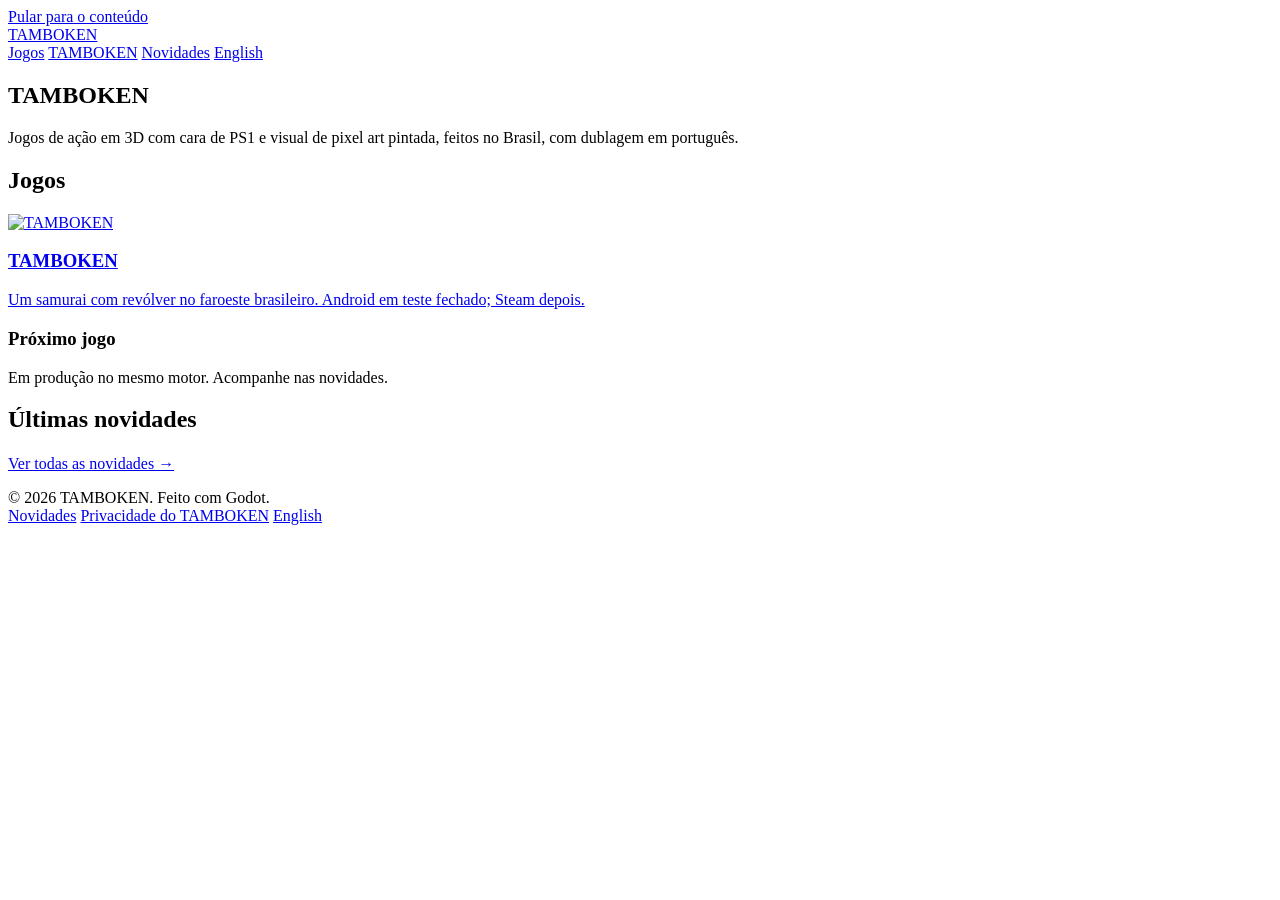
==== index.html @ 1a1d47ff "Add files via upload" ====
<!doctype html>
<html lang="pt-BR">
<head>
<meta charset="utf-8">
<meta name="viewport" content="width=device-width, initial-scale=1">
<title>Jogos — TAMBOKEN</title>
<meta name="description" content="Jogos de ação em 3D com visual de pixel art pintada, feitos no Brasil. Conheça o TAMBOKEN: um samurai com revólver no faroeste brasileiro.">
<meta property="og:title" content="TAMBOKEN e outros jogos">
<meta property="og:description" content="Jogos de ação em 3D com visual de pixel art pintada, feitos no Brasil.">
<meta property="og:image" content="tamboken/imagens/compartilhar.jpg">
<meta name="theme-color" content="#1a0f0a">
<link rel="alternate" hreflang="en" href="en/">
<link rel="icon" href="tamboken/imagens/cartao.jpg">
<link rel="stylesheet" href="assets/estilo.css">
</head>
<body>
<a class="pular" href="#conteudo">Pular para o conteúdo</a>

<header class="topo">
  <div class="envolve">
    <a class="marca" href="./" data-estudio>TAMBOKEN</a>
    <nav class="menu" aria-label="Menu">
      <a href="./" aria-current="page">Jogos</a>
      <a href="tamboken/">TAMBOKEN</a>
      <a href="novidades/">Novidades</a>
      <a class="idioma" href="en/" lang="en" hreflang="en">English</a>
    </nav>
  </div>
</header>

<main id="conteudo">
  <section class="estudio-capa">
    <div class="envolve">
      <h1 data-estudio>TAMBOKEN</h1>
      <p class="intro">Jogos de ação em 3D com cara de PS1 e visual de pixel art pintada, feitos no Brasil, com dublagem em português.</p>
    </div>
  </section>

  <section class="secao">
    <div class="envolve">
      <h2>Jogos</h2>
      <div class="jogos">
        <!-- ===== Um cartão por jogo. Para um jogo novo, copie este bloco <a>...</a> ===== -->
        <a class="jogo-cartao" href="tamboken/">
          <img src="tamboken/imagens/cartao.jpg" alt="TAMBOKEN" width="920" height="430">
          <div class="corpo">
            <h3>TAMBOKEN</h3>
            <p>Um samurai com revólver no faroeste brasileiro. Android em teste fechado; Steam depois.</p>
          </div>
        </a>
        <!-- ===== fim do cartão ===== -->

        <div class="jogo-cartao vazio">
          <div>
            <h3>Próximo jogo</h3>
            <p>Em produção no mesmo motor. Acompanhe nas novidades.</p>
          </div>
        </div>
      </div>
    </div>
  </section>

  <section class="secao escura">
    <div class="envolve">
      <h2>Últimas novidades</h2>
      <div class="posts resumo-posts" data-posts="novidades/posts.txt" data-limite="3"></div>
      <p style="margin-top:22px"><a href="novidades/">Ver todas as novidades →</a></p>
    </div>
  </section>
</main>

<footer class="rodape">
  <div class="envolve">
    <div>© <span data-ano>2026</span> <span data-estudio>TAMBOKEN</span>. Feito com Godot.</div>
    <nav aria-label="Rodapé">
      <a href="novidades/">Novidades</a>
      <a href="tamboken/privacidade.html">Privacidade do TAMBOKEN</a>
      <a href="en/" lang="en">English</a>
    </nav>
  </div>
</footer>

<script src="config.js"></script>
<script src="assets/site.js"></script>
</body>
</html>
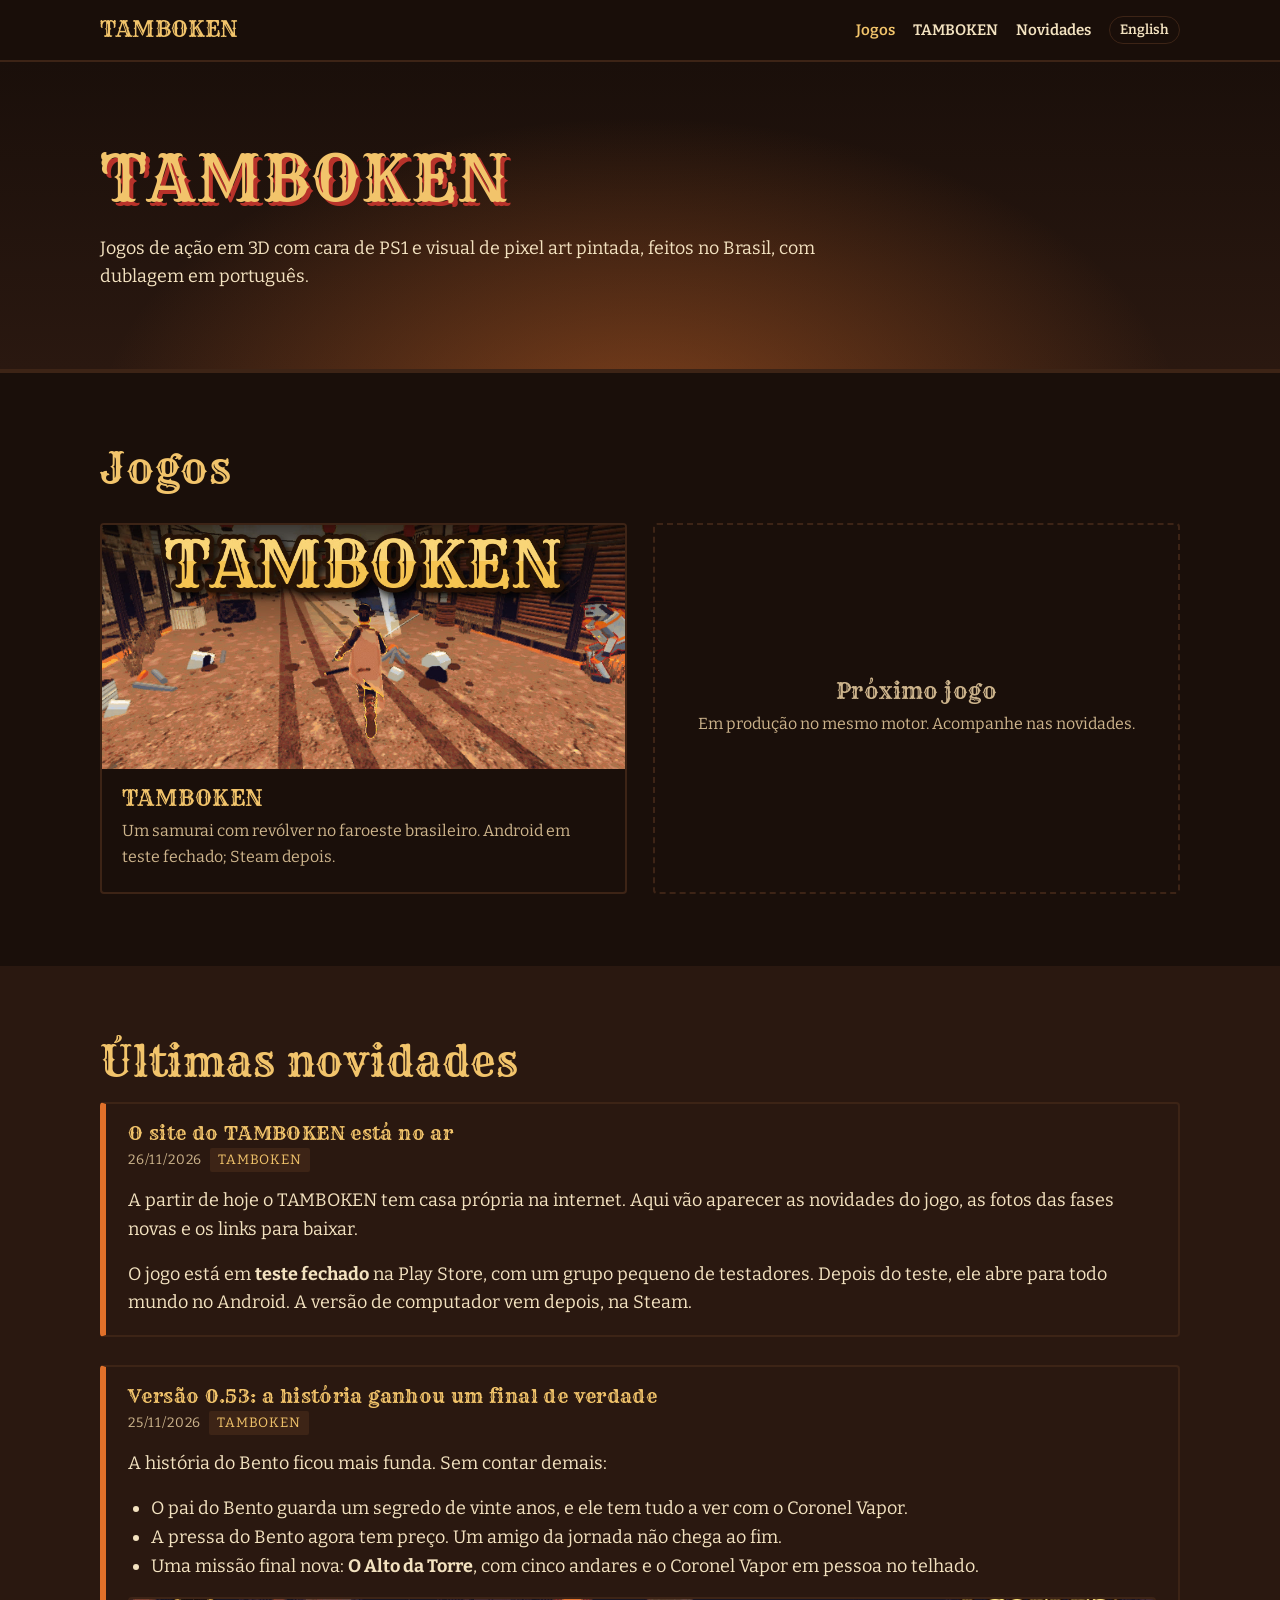
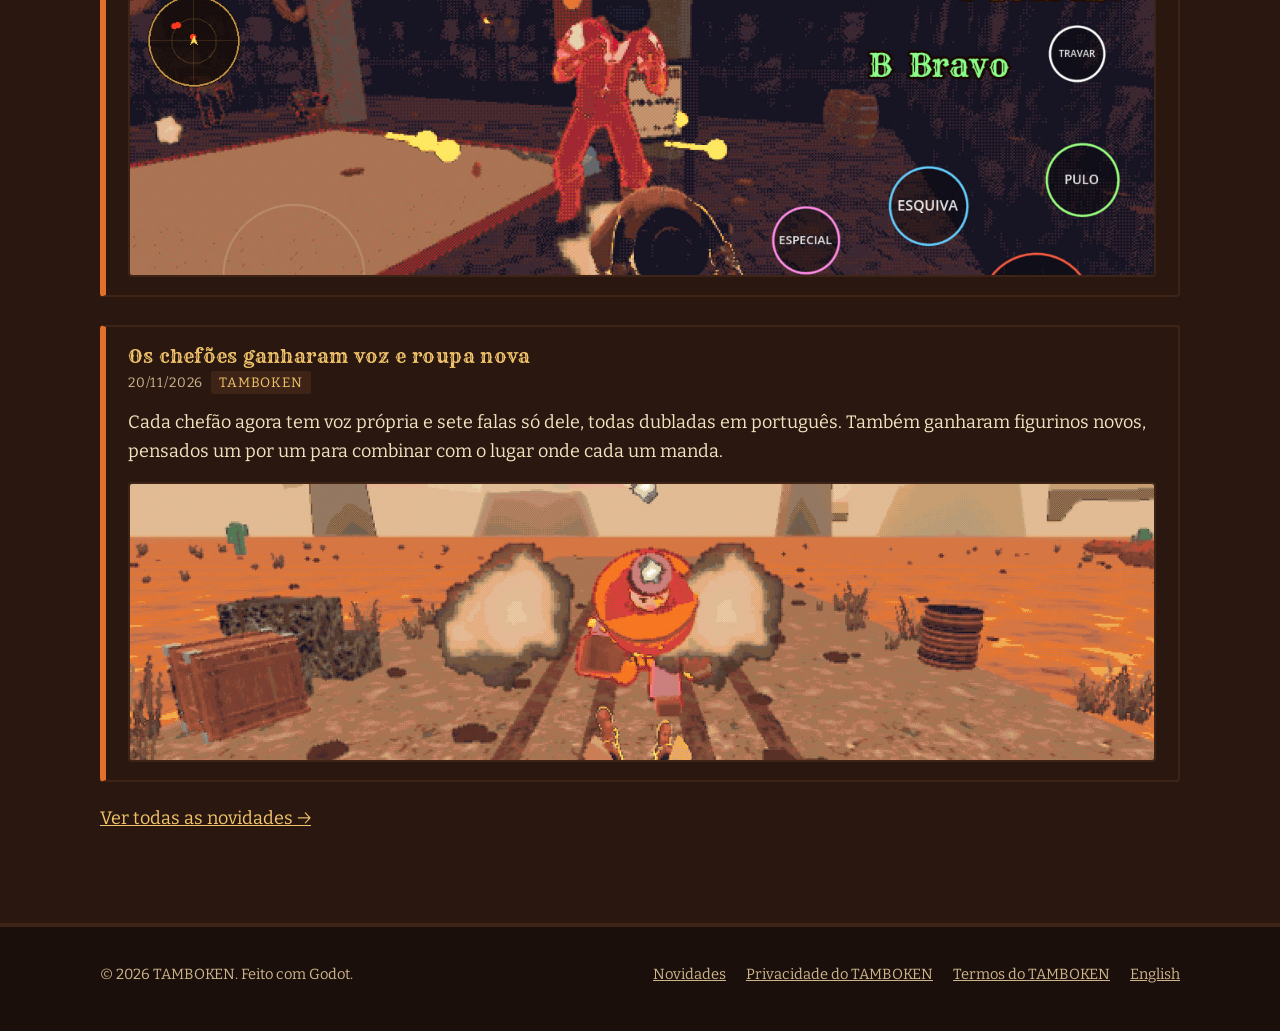
==== commit 014e6405: "Adiciona página de Termos de Uso (PT/EN) e links no rodapé Co-Authored-By: Claude Opus 5.5 <noreply@" ====
--- a/index.html
+++ b/index.html
@@ -75,6 +75,7 @@
     <nav aria-label="Rodapé">
       <a href="novidades/">Novidades</a>
       <a href="tamboken/privacidade.html">Privacidade do TAMBOKEN</a>
+      <a href="tamboken/termos.html">Termos do TAMBOKEN</a>
       <a href="en/" lang="en">English</a>
     </nav>
   </div>
--- a/assets/estilo.css
+++ b/assets/estilo.css
@@ -0,0 +1,192 @@
+/* ============ Fontes (SIL OFL — uso comercial permitido) ============ */
+@font-face { font-family: "Rye"; src: url("fontes/Rye-Regular.ttf") format("truetype"); font-display: swap; }
+@font-face { font-family: "Bitter"; src: url("fontes/Bitter.ttf") format("truetype"); font-weight: 100 900; font-display: swap; }
+
+:root {
+  --tinta: #1a0f0a;
+  --tinta-2: #2a1810;
+  --madeira: #3d2416;
+  --papel: #f3e2c0;
+  --papel-2: #e8d1a4;
+  --ouro: #f2c46b;
+  --ouro-2: #d9a441;
+  --sol: #e0702a;
+  --lanterna: #b8322a;
+  --texto: #f3e2c0;
+  --texto-suave: #cdb48c;
+  --largura: 1120px;
+  --raio: 4px;
+}
+
+* { box-sizing: border-box; }
+html { scroll-behavior: smooth; }
+body {
+  margin: 0;
+  background: var(--tinta);
+  color: var(--texto);
+  font-family: "Bitter", Georgia, serif;
+  font-size: 18px;
+  line-height: 1.6;
+}
+img, video { max-width: 100%; height: auto; display: block; }
+a { color: var(--ouro); }
+a:hover { color: #fff; }
+h1, h2, h3 { font-family: "Rye", Georgia, serif; font-weight: normal; line-height: 1.15; letter-spacing: .02em; }
+h2 { font-size: clamp(1.8rem, 4vw, 2.6rem); color: var(--ouro); margin: 0 0 .4em; }
+h3 { font-size: 1.35rem; color: var(--ouro); margin: 0 0 .3em; }
+.envolve { max-width: var(--largura); margin: 0 auto; padding: 0 20px; }
+.pular { position: absolute; left: -999px; }
+.pular:focus { left: 10px; top: 10px; background: var(--ouro); color: var(--tinta); padding: 8px 12px; z-index: 99; }
+
+/* ============ Topo ============ */
+.topo {
+  position: sticky; top: 0; z-index: 20;
+  background: rgba(26, 15, 10, .94);
+  border-bottom: 2px solid var(--madeira);
+  backdrop-filter: blur(4px);
+}
+.topo .envolve { display: flex; align-items: center; gap: 18px; min-height: 60px; flex-wrap: wrap; }
+.marca { font-family: "Rye", serif; font-size: 1.35rem; color: var(--ouro); text-decoration: none; margin-right: auto; }
+.menu { display: flex; gap: 6px 18px; flex-wrap: wrap; align-items: center; }
+.menu a { color: var(--texto); text-decoration: none; font-weight: 600; font-size: .95rem; }
+.menu a:hover, .menu a[aria-current="page"] { color: var(--ouro); }
+.menu .idioma { border: 1px solid var(--madeira); padding: 2px 10px; border-radius: 20px; font-size: .85rem; }
+
+/* ============ Botões ============ */
+.botoes { display: flex; flex-wrap: wrap; gap: 12px; margin: 22px 0 0; }
+.botao {
+  display: inline-flex; align-items: center; gap: 10px;
+  font-family: "Bitter", serif; font-weight: 800; font-size: 1.05rem;
+  text-decoration: none; text-transform: uppercase; letter-spacing: .04em;
+  padding: 14px 22px; border-radius: var(--raio);
+  background: var(--ouro); color: var(--tinta);
+  border: 2px solid var(--ouro);
+  box-shadow: 4px 4px 0 var(--lanterna);
+  transition: transform .1s, box-shadow .1s;
+}
+.botao:hover { color: var(--tinta); transform: translate(-2px, -2px); box-shadow: 6px 6px 0 var(--lanterna); }
+.botao.secundario { background: transparent; color: var(--ouro); box-shadow: 4px 4px 0 var(--madeira); }
+.botao.secundario:hover { color: #fff; }
+.botao.em-breve { background: var(--tinta-2); color: var(--texto-suave); border-color: var(--madeira); box-shadow: none; cursor: default; pointer-events: none; }
+.botao svg { width: 22px; height: 22px; flex: none; }
+.botao small { display: block; font-size: .7rem; font-weight: 600; opacity: .8; letter-spacing: .02em; }
+[hidden] { display: none !important; }
+
+/* ============ Capa do jogo ============ */
+.capa { position: relative; overflow: hidden; border-bottom: 4px solid var(--madeira); }
+.capa-img { width: 100%; aspect-ratio: 1232 / 706; max-height: 78vh; object-fit: cover; object-position: center top; }
+.capa::after {
+  content: ""; position: absolute; inset: 0;
+  background: linear-gradient(to bottom, transparent 45%, rgba(26, 15, 10, .75) 75%, var(--tinta) 100%);
+  pointer-events: none;
+}
+.capa-texto { position: absolute; left: 0; right: 0; bottom: 0; z-index: 2; padding-bottom: 28px; }
+.lema { font-family: "Rye", serif; font-size: clamp(1.6rem, 4.5vw, 3rem); color: #fff; margin: 0; text-shadow: 3px 3px 0 var(--lanterna); }
+.resumo { max-width: 640px; font-size: 1.1rem; margin: 8px 0 0; text-shadow: 0 2px 6px #000; }
+.selo {
+  display: inline-block; font-weight: 800; font-size: .8rem; text-transform: uppercase; letter-spacing: .08em;
+  background: var(--lanterna); color: #fff; padding: 4px 10px; border-radius: 2px; margin-bottom: 10px;
+}
+@media (max-width: 720px) {
+  .capa-texto { position: static; padding-top: 10px; }
+  .capa::after { display: none; }
+}
+
+/* ============ Seções ============ */
+.secao { padding: 72px 0; }
+.secao.papel { background: var(--papel); color: var(--tinta); }
+.secao.papel h2, .secao.papel h3 { color: var(--lanterna); }
+.secao.papel a { color: var(--lanterna); }
+.secao.escura { background: var(--tinta-2); }
+.intro { max-width: 720px; font-size: 1.12rem; }
+.divisa { height: 14px; background:
+  repeating-linear-gradient(90deg, var(--ouro-2) 0 8px, transparent 8px 16px) top / 100% 4px no-repeat,
+  repeating-linear-gradient(90deg, transparent 0 8px, var(--ouro-2) 8px 16px) bottom / 100% 4px no-repeat;
+  opacity: .5; }
+
+.historia { display: grid; grid-template-columns: 1.1fr .9fr; gap: 48px; align-items: center; }
+.historia p { margin: 0 0 1em; }
+.telefone {
+  justify-self: center; width: min(320px, 100%);
+  padding: 12px; background: #0d0806; border: 3px solid var(--madeira); border-radius: 28px;
+  box-shadow: 10px 10px 0 rgba(0, 0, 0, .35);
+}
+.telefone video { width: 100%; aspect-ratio: 9 / 16; border-radius: 18px; background: #000; }
+.legenda { text-align: center; font-size: .9rem; color: var(--texto-suave); margin-top: 10px; }
+@media (max-width: 860px) { .historia { grid-template-columns: 1fr; } }
+
+.cartazes { display: grid; grid-template-columns: repeat(4, 1fr); gap: 22px; margin-top: 32px; }
+@media (max-width: 960px) { .cartazes { grid-template-columns: repeat(2, 1fr); } }
+@media (max-width: 540px) { .cartazes { grid-template-columns: 1fr; } }
+.cartaz {
+  background: var(--papel-2); color: var(--tinta);
+  border: 2px solid var(--madeira); padding: 22px 20px;
+  box-shadow: 6px 6px 0 rgba(61, 36, 22, .35);
+  position: relative;
+}
+.cartaz::before { content: "★"; position: absolute; top: 10px; right: 14px; color: var(--lanterna); font-size: 1.1rem; }
+.cartaz h3 { color: var(--lanterna); }
+.cartaz p { margin: 0; font-size: 1rem; }
+
+.galeria { display: grid; grid-template-columns: repeat(auto-fill, minmax(260px, 1fr)); gap: 12px; margin-top: 28px; }
+.galeria button { padding: 0; border: 2px solid var(--madeira); background: none; cursor: zoom-in; border-radius: var(--raio); overflow: hidden; }
+.galeria img { width: 100%; aspect-ratio: 16 / 9; object-fit: cover; transition: transform .25s; }
+.galeria button:hover img, .galeria button:focus-visible img { transform: scale(1.04); }
+
+.lista-check { list-style: none; padding: 0; margin: 0; columns: 2 280px; column-gap: 40px; }
+.lista-check li { break-inside: avoid; padding: 6px 0 6px 30px; position: relative; }
+.lista-check li::before { content: "✦"; position: absolute; left: 0; color: var(--sol); }
+
+.chamada { text-align: center; }
+.chamada .botoes { justify-content: center; }
+.chamada p { max-width: 640px; margin: 0 auto; }
+
+/* ============ Lightbox ============ */
+.lupa { position: fixed; inset: 0; z-index: 50; background: rgba(0, 0, 0, .92); display: grid; place-items: center; padding: 20px; }
+.lupa img { max-height: 90vh; border: 3px solid var(--madeira); }
+.lupa button { position: absolute; top: 14px; right: 18px; font-size: 2rem; background: none; border: 0; color: #fff; cursor: pointer; }
+
+/* ============ Estúdio (página inicial) ============ */
+.estudio-capa { padding: 80px 0 60px; background:
+  radial-gradient(ellipse at 50% 120%, rgba(224, 112, 42, .45), transparent 60%),
+  linear-gradient(var(--tinta), var(--tinta-2)); border-bottom: 4px solid var(--madeira); }
+.estudio-capa h1 { font-size: clamp(2.2rem, 6vw, 4rem); color: var(--ouro); margin: 0 0 12px; text-shadow: 4px 4px 0 var(--lanterna); }
+.jogos { display: grid; grid-template-columns: repeat(auto-fit, minmax(300px, 1fr)); gap: 26px; margin-top: 30px; }
+.jogo-cartao { background: var(--tinta); border: 2px solid var(--madeira); border-radius: var(--raio); overflow: hidden; text-decoration: none; color: var(--texto); display: flex; flex-direction: column; transition: transform .15s, border-color .15s; }
+a.jogo-cartao:hover { transform: translateY(-4px); border-color: var(--ouro-2); color: var(--texto); }
+.jogo-cartao img { width: 100%; aspect-ratio: 920 / 430; object-fit: cover; }
+.jogo-cartao .corpo { padding: 18px 20px 22px; }
+.jogo-cartao p { margin: 0; font-size: 1rem; color: var(--texto-suave); }
+.jogo-cartao.vazio { border-style: dashed; justify-content: center; align-items: center; min-height: 260px; text-align: center; padding: 20px; }
+.jogo-cartao.vazio h3 { color: var(--texto-suave); }
+
+/* ============ Novidades ============ */
+.posts { display: grid; gap: 28px; }
+.post { background: var(--tinta-2); border: 2px solid var(--madeira); border-left: 6px solid var(--sol); padding: 26px 28px; border-radius: var(--raio); }
+.post h3 { font-size: 1.5rem; margin-bottom: 4px; }
+.post .data { font-size: .85rem; color: var(--texto-suave); text-transform: uppercase; letter-spacing: .06em; margin: 0 0 14px; }
+.post .etiqueta { display: inline-block; margin-left: 8px; background: var(--madeira); color: var(--ouro); padding: 1px 8px; border-radius: 2px; }
+.post p { margin: 0 0 .9em; }
+.post ul { margin: 0 0 .9em; padding-left: 1.3em; }
+.post img { border: 2px solid var(--madeira); margin: 8px 0 14px; border-radius: var(--raio); }
+.post :last-child { margin-bottom: 0; }
+.resumo-posts .post { padding: 18px 22px; }
+.resumo-posts .post h3 { font-size: 1.2rem; }
+.resumo-posts .post img { width: 100%; max-height: 280px; object-fit: cover; }
+.aviso { color: var(--texto-suave); font-style: italic; }
+
+/* ============ Texto (privacidade) ============ */
+.texto { max-width: 780px; }
+.texto h1 { font-size: clamp(1.8rem, 4vw, 2.6rem); color: var(--lanterna); margin: 0 0 6px; }
+.texto h2 { font-family: "Bitter", serif; font-weight: 800; font-size: 1.15rem; color: var(--lanterna); margin: 1.6em 0 .4em; text-transform: uppercase; letter-spacing: .04em; }
+.texto ul { padding-left: 1.2em; }
+.texto .data { color: #6b4a2e; margin-top: 0; }
+.texto hr { border: 0; border-top: 2px dashed var(--madeira); margin: 56px 0; }
+.trocar-idioma { display: inline-block; margin-bottom: 26px; font-weight: 700; }
+
+/* ============ Rodapé ============ */
+.rodape { border-top: 4px solid var(--madeira); padding: 36px 0 44px; font-size: .92rem; color: var(--texto-suave); }
+.rodape .envolve { display: flex; flex-wrap: wrap; gap: 14px 28px; justify-content: space-between; }
+.rodape nav { display: flex; flex-wrap: wrap; gap: 8px 20px; }
+.rodape a { color: var(--texto-suave); }
+.rodape a:hover { color: var(--ouro); }
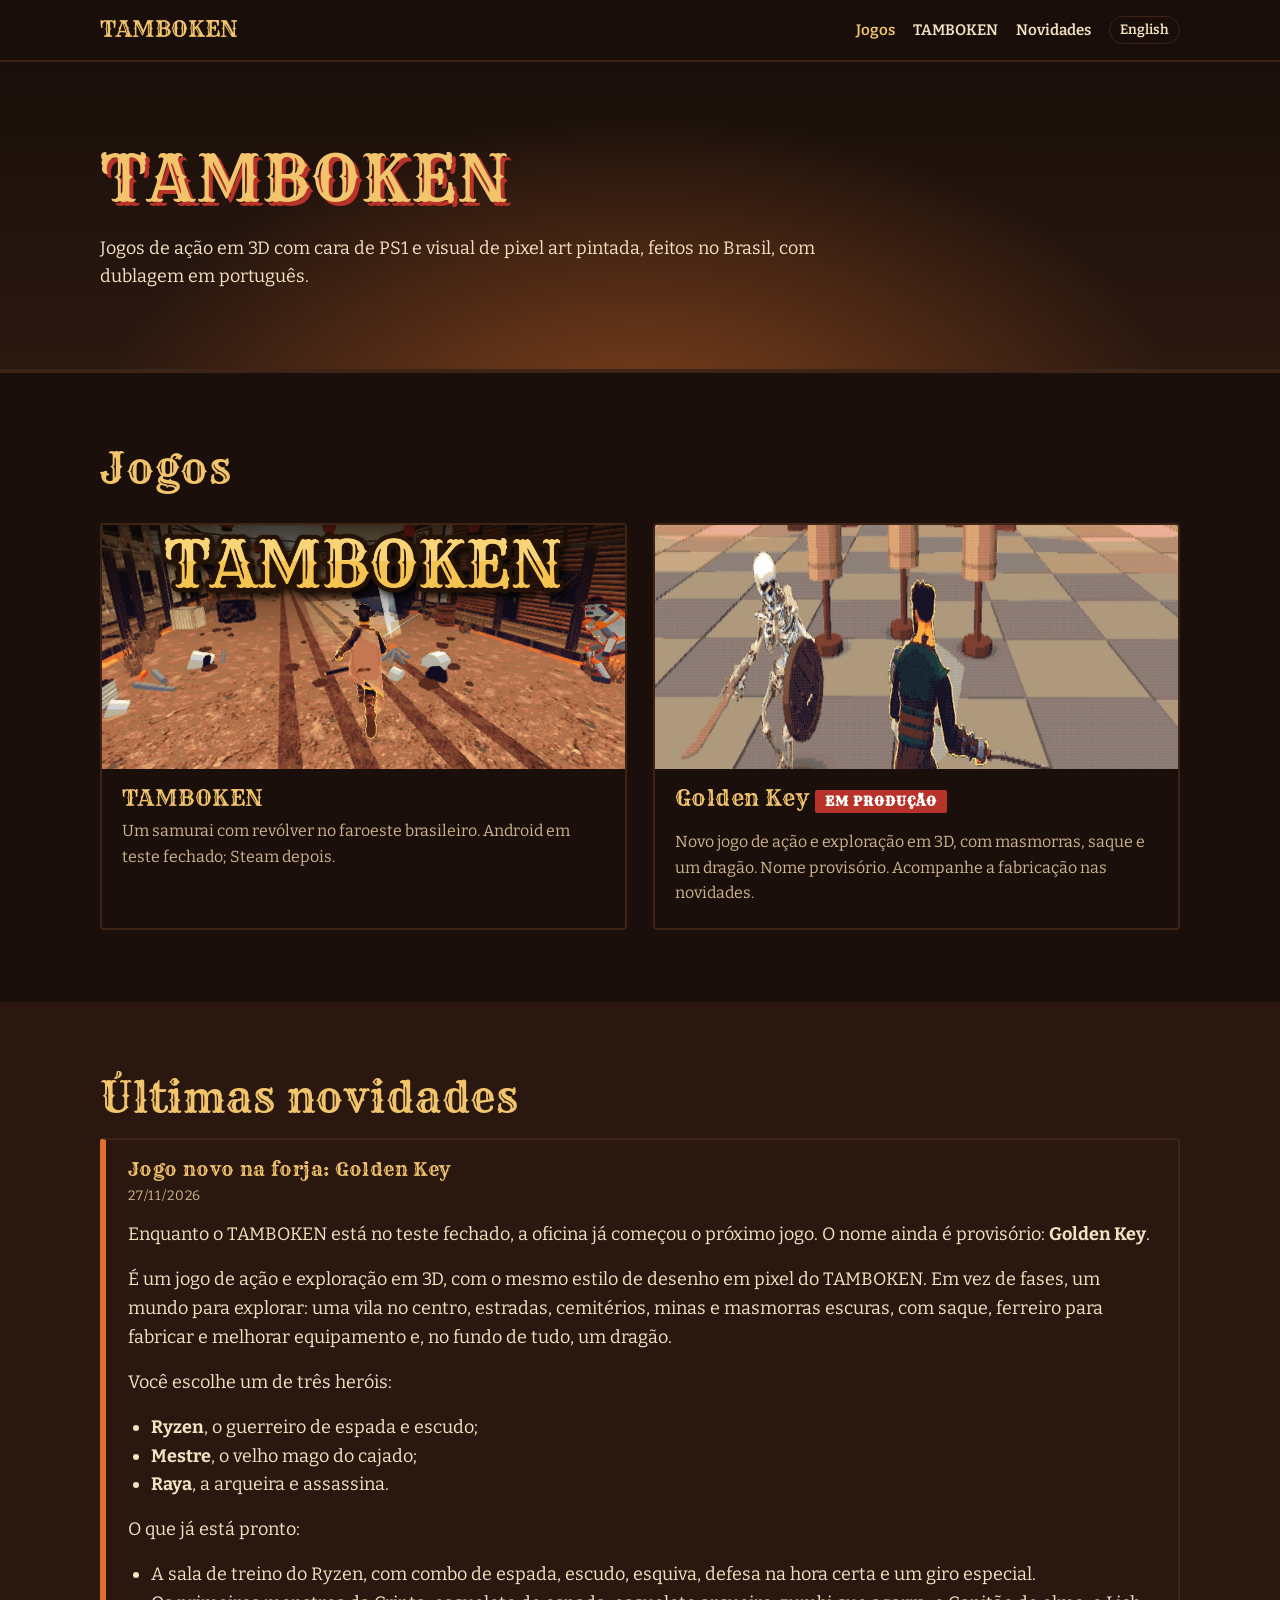
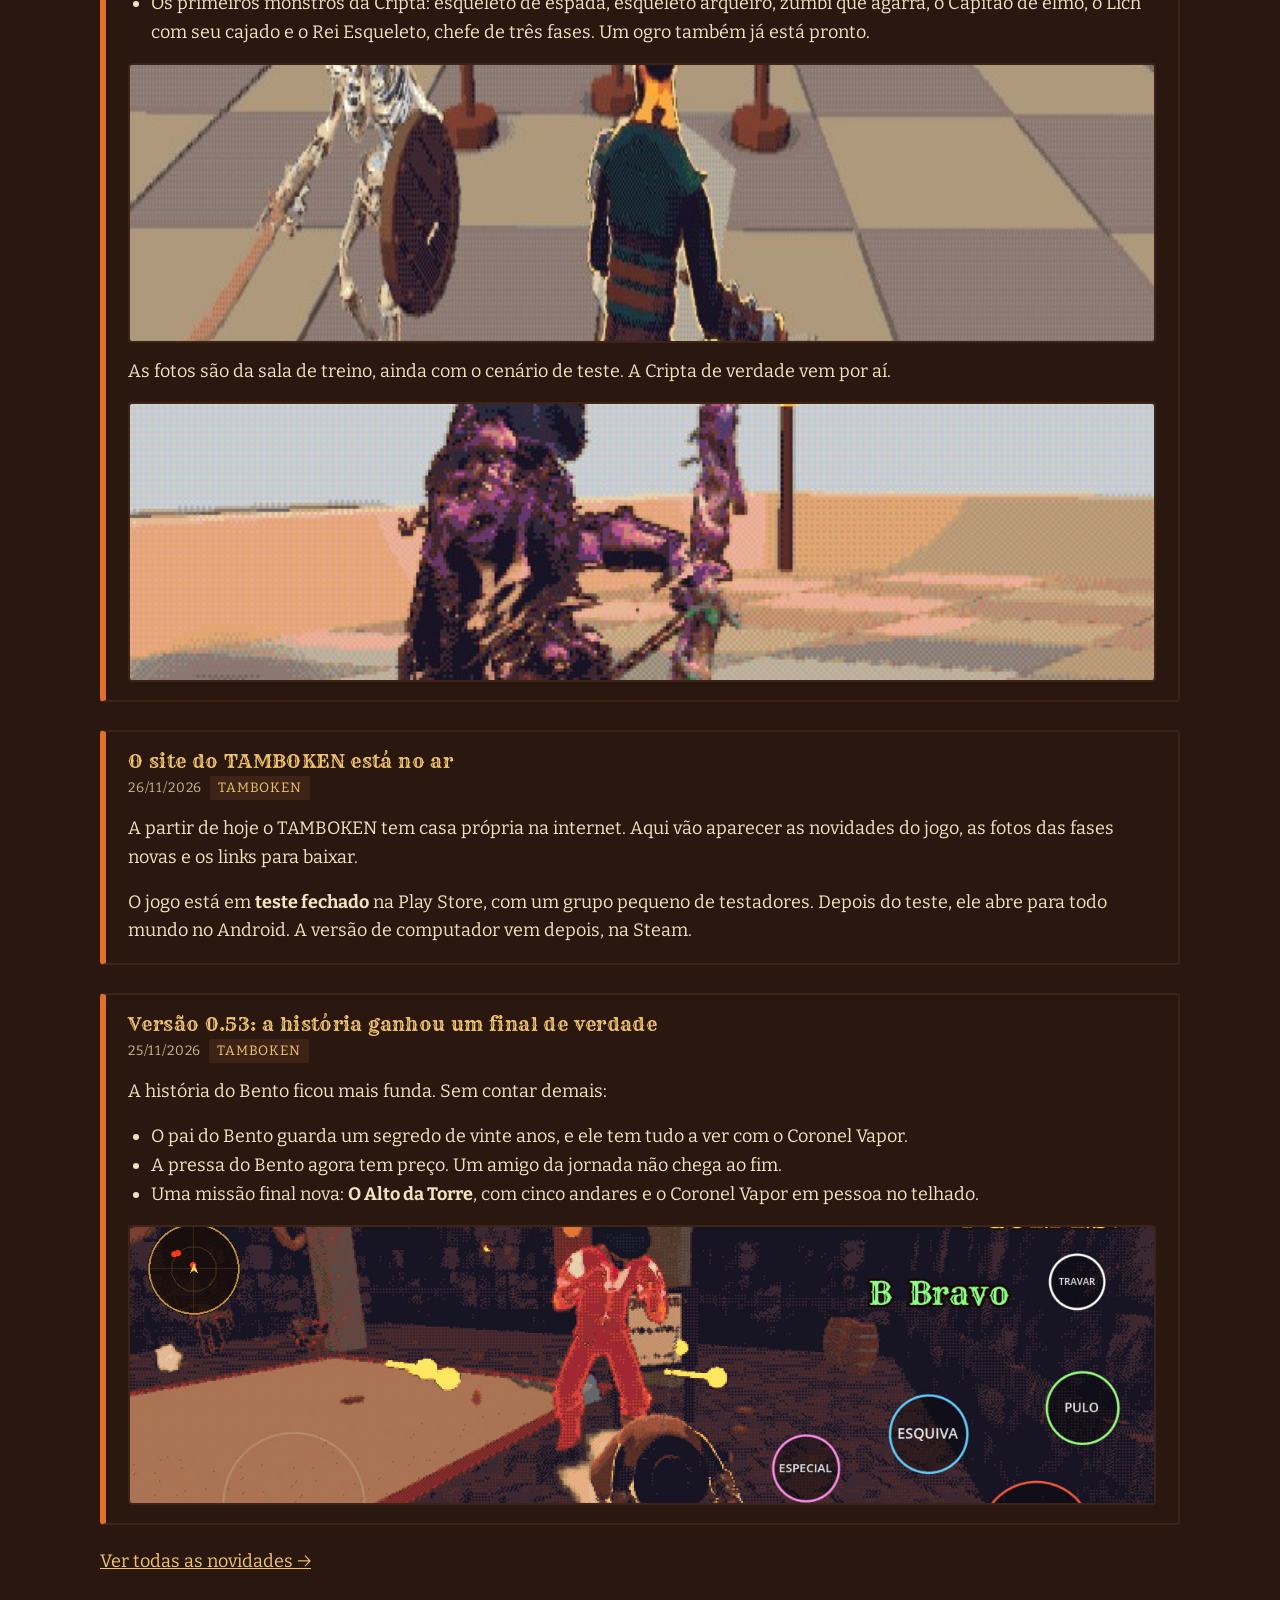
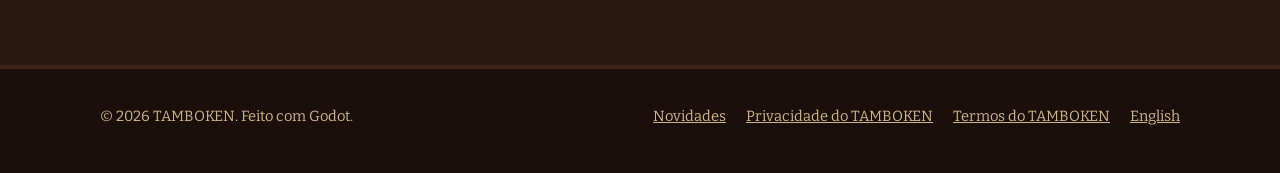
==== commit 467e771c: "Novo jogo em produção: Golden Key (cartão e novidade PT/EN) Co-Authored-By: Claude Opus 5.5 <noreply" ====
--- a/index.html
+++ b/index.html
@@ -50,12 +50,13 @@
         </a>
         <!-- ===== fim do cartão ===== -->
 
-        <div class="jogo-cartao vazio">
-          <div>
-            <h3>Próximo jogo</h3>
-            <p>Em produção no mesmo motor. Acompanhe nas novidades.</p>
+        <a class="jogo-cartao" href="novidades/">
+          <img src="novidades/fotos/golden-key-cartao.jpg" alt="Golden Key: o guerreiro Ryzen enfrenta um esqueleto na sala de treino" width="920" height="430">
+          <div class="corpo">
+            <h3>Golden Key <span class="selo">Em produção</span></h3>
+            <p>Novo jogo de ação e exploração em 3D, com masmorras, saque e um dragão. Nome provisório. Acompanhe a fabricação nas novidades.</p>
           </div>
-        </div>
+        </a>
       </div>
     </div>
   </section>
